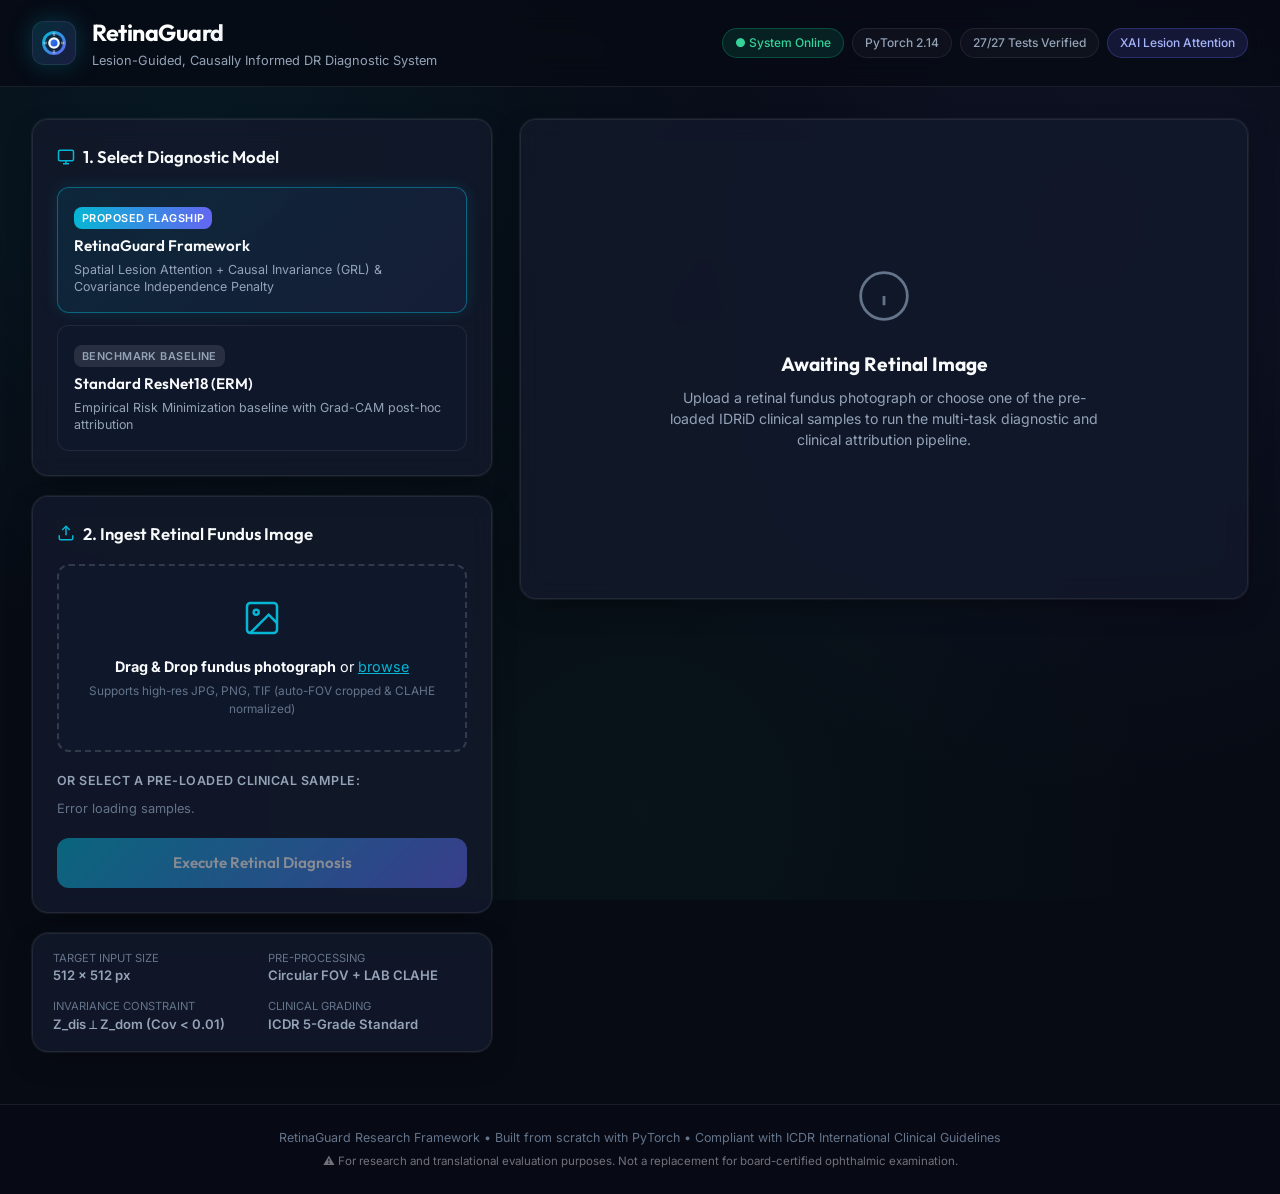
==== src/ui/static/index.html @ 67cc0b1c "feat: complete remaining deliverables with interactive web UI dashboard, Google Colab GPU notebook, " ====
<!DOCTYPE html>
<html lang="en">
<head>
  <meta charset="UTF-8">
  <meta name="viewport" content="width=device-width, initial-scale=1.0">
  <title>RetinaGuard — Lesion-Guided Causally Informed DR Diagnosis</title>
  <link rel="preconnect" href="https://fonts.googleapis.com">
  <link rel="preconnect" href="https://fonts.gstatic.com" crossorigin>
  <link href="https://fonts.googleapis.com/css2?family=Inter:wght@300;400;500;600;700&family=Outfit:wght@400;500;600;700;800&display=swap" rel="stylesheet">
  <link rel="stylesheet" href="style.css">
</head>
<body>
  <!-- Top Navigation Bar -->
  <header class="app-header">
    <div class="header-container">
      <div class="brand">
        <div class="logo-orb">
          <svg viewBox="0 0 24 24" fill="none" stroke="currentColor" stroke-width="2">
            <circle cx="12" cy="12" r="9" stroke="url(#iris-grad)" stroke-width="2.5"/>
            <circle cx="12" cy="12" r="4" fill="url(#pupil-grad)"/>
            <path d="M12 3v3M12 18v3M3 12h3M18 12h3" stroke="currentColor" stroke-opacity="0.4"/>
            <defs>
              <linearGradient id="iris-grad" x1="0%" y1="0%" x2="100%" y2="100%">
                <stop offset="0%" stop-color="#06b6d4" />
                <stop offset="100%" stop-color="#6366f1" />
              </linearGradient>
              <linearGradient id="pupil-grad" x1="0%" y1="0%" x2="100%" y2="100%">
                <stop offset="0%" stop-color="#3b82f6" />
                <stop offset="100%" stop-color="#1d4ed8" />
              </linearGradient>
            </defs>
          </svg>
        </div>
        <div>
          <h1 class="brand-title">RetinaGuard</h1>
          <p class="brand-subtitle">Lesion-Guided, Causally Informed DR Diagnostic System</p>
        </div>
      </div>

      <div class="system-pills">
        <span class="pill pill-success" id="pill-status">● System Online</span>
        <span class="pill pill-tech">PyTorch 2.14</span>
        <span class="pill pill-tech">27/27 Tests Verified</span>
        <span class="pill pill-highlight">XAI Lesion Attention</span>
      </div>
    </div>
  </header>

  <!-- Main Content Layout -->
  <main class="main-container">
    <div class="dashboard-grid">

      <!-- Left Column: Controls & Ingestion -->
      <section class="panel control-panel">
        
        <!-- Model Architecture Selector -->
        <div class="card">
          <h2 class="card-title">
            <svg class="icon" viewBox="0 0 24 24" fill="none" stroke="currentColor" stroke-width="2">
              <rect x="2" y="3" width="20" height="14" rx="2" ry="2"/>
              <line x1="8" y1="21" x2="16" y2="21"/>
              <line x1="12" y1="17" x2="12" y2="21"/>
            </svg>
            1. Select Diagnostic Model
          </h2>
          <div class="model-toggle-group">
            <label class="model-option active" id="label-retinaguard">
              <input type="radio" name="model_type" value="retinaguard" checked>
              <div class="model-info">
                <div class="model-badge">Proposed Flagship</div>
                <div class="model-name">RetinaGuard Framework</div>
                <p class="model-desc">Spatial Lesion Attention + Causal Invariance (GRL) & Covariance Independence Penalty</p>
              </div>
            </label>

            <label class="model-option" id="label-baseline">
              <input type="radio" name="model_type" value="baseline">
              <div class="model-info">
                <div class="model-badge badge-neutral">Benchmark Baseline</div>
                <div class="model-name">Standard ResNet18 (ERM)</div>
                <p class="model-desc">Empirical Risk Minimization baseline with Grad-CAM post-hoc attribution</p>
              </div>
            </label>
          </div>
        </div>

        <!-- Image Input Zone -->
        <div class="card">
          <h2 class="card-title">
            <svg class="icon" viewBox="0 0 24 24" fill="none" stroke="currentColor" stroke-width="2">
              <path d="M21 15v4a2 2 0 0 1-2 2H5a2 2 0 0 1-2-2v-4"/>
              <polyline points="17 8 12 3 7 8"/>
              <line x1="12" y1="3" x2="12" y2="15"/>
            </svg>
            2. Ingest Retinal Fundus Image
          </h2>

          <div class="dropzone" id="dropzone">
            <input type="file" id="file-input" accept="image/png,image/jpeg,image/tiff" hidden>
            <div class="dropzone-content" id="dropzone-idle">
              <svg class="upload-icon" viewBox="0 0 24 24" fill="none" stroke="currentColor" stroke-width="1.5">
                <rect x="3" y="3" width="18" height="18" rx="2" ry="2"/>
                <circle cx="8.5" cy="8.5" r="1.5"/>
                <polyline points="21 15 16 10 5 21"/>
              </svg>
              <p class="dropzone-text"><strong>Drag & Drop fundus photograph</strong> or <span class="text-link">browse</span></p>
              <span class="dropzone-sub">Supports high-res JPG, PNG, TIF (auto-FOV cropped & CLAHE normalized)</span>
            </div>
            
            <div class="dropzone-preview hidden" id="dropzone-preview">
              <img id="preview-thumbnail" src="" alt="Thumbnail">
              <div class="preview-meta">
                <span id="preview-name" class="preview-filename">image.jpg</span>
                <button type="button" class="btn-clear" id="btn-clear-image" title="Remove image">✕</button>
              </div>
            </div>
          </div>

          <!-- Quick Clinical Samples -->
          <div class="quick-samples">
            <label class="section-label">Or select a pre-loaded clinical sample:</label>
            <div class="sample-chips" id="sample-chips-container">
              <!-- Dynamically populated -->
              <div class="chip-loading">Loading clinical samples...</div>
            </div>
          </div>

          <button id="btn-diagnose" class="btn-primary" disabled>
            <span class="btn-text">Execute Retinal Diagnosis</span>
            <span class="spinner hidden" id="btn-spinner"></span>
          </button>
        </div>

        <!-- Research Specs Info -->
        <div class="card card-compact">
          <div class="specs-grid">
            <div class="spec-item">
              <span class="spec-label">Target Input Size</span>
              <span class="spec-value">512 × 512 px</span>
            </div>
            <div class="spec-item">
              <span class="spec-label">Pre-Processing</span>
              <span class="spec-value">Circular FOV + LAB CLAHE</span>
            </div>
            <div class="spec-item">
              <span class="spec-label">Invariance Constraint</span>
              <span class="spec-value">Z_dis ⟂ Z_dom (Cov &lt; 0.01)</span>
            </div>
            <div class="spec-item">
              <span class="spec-label">Clinical Grading</span>
              <span class="spec-value">ICDR 5-Grade Standard</span>
            </div>
          </div>
        </div>

      </section>

      <!-- Right Column: Diagnostic Results & Explainability -->
      <section class="panel result-panel">
        
        <!-- Placeholder Empty State -->
        <div class="card placeholder-state" id="state-empty">
          <div class="empty-graphic">
            <svg viewBox="0 0 24 24" fill="none" stroke="currentColor" stroke-width="1.2">
              <circle cx="12" cy="12" r="10"/>
              <path d="M12 16v-4M12 8h.01"/>
            </svg>
          </div>
          <h3>Awaiting Retinal Image</h3>
          <p>Upload a retinal fundus photograph or choose one of the pre-loaded IDRiD clinical samples to run the multi-task diagnostic and clinical attribution pipeline.</p>
        </div>

        <!-- Populated Results Card -->
        <div class="results-container hidden" id="state-results">
          
          <!-- Primary Diagnosis Banner -->
          <div class="card result-card" id="card-diagnosis">
            <div class="diagnosis-header">
              <div class="diagnosis-badge-wrap">
                <span class="dr-grade-number" id="res-grade-num">Grade 0</span>
                <span class="dr-severity-tag" id="res-severity-tag">No DR</span>
              </div>
              <div class="referable-badge" id="res-referable-badge">
                <span class="badge-dot"></span>
                <span id="res-referable-text">Non-Referable DR</span>
              </div>
            </div>

            <h3 class="icdr-heading" id="res-icdr-desc">No apparent diabetic retinopathy</h3>
            <p class="clinical-rec" id="res-clinical-rec">Annual clinical retinal screening recommended.</p>

            <!-- Confidence Bar -->
            <div class="confidence-summary">
              <div class="conf-header">
                <span>Model Diagnostic Confidence:</span>
                <strong id="res-confidence-pct">92.4%</strong>
              </div>
              <div class="progress-track">
                <div class="progress-fill" id="res-confidence-fill" style="width: 92.4%;"></div>
              </div>
            </div>

            <!-- Grade Probabilities Distribution -->
            <div class="prob-distribution">
              <span class="section-label">Posterior Probability Distribution Across DR Severities:</span>
              <div class="prob-bars" id="prob-bars-container">
                <!-- Dynamically rendered -->
              </div>
            </div>
          </div>

          <!-- Multi-Panel Explainability & Attribution Gallery -->
          <div class="card">
            <div class="gallery-header">
              <h2 class="card-title">
                <svg class="icon" viewBox="0 0 24 24" fill="none" stroke="currentColor" stroke-width="2">
                  <polygon points="12 2 2 7 12 12 22 7 12 2"/>
                  <polyline points="2 17 12 22 22 17"/>
                  <polyline points="2 12 12 17 22 12"/>
                </svg>
                Explainable AI (XAI) Attribution Gallery
              </h2>
              <span class="gallery-mode-badge" id="res-xai-mode">Lesion Attention</span>
            </div>

            <div class="xai-grid">
              <!-- Panel 1: Raw Image -->
              <div class="xai-panel">
                <div class="panel-header">
                  <span class="panel-idx">1</span>
                  <span class="panel-name">Raw Fundus Input</span>
                </div>
                <div class="img-wrapper">
                  <img id="img-raw" src="" alt="Raw Fundus">
                </div>
                <span class="panel-caption">Original camera acquisition</span>
              </div>

              <!-- Panel 2: Preprocessed FOV & CLAHE -->
              <div class="xai-panel">
                <div class="panel-header">
                  <span class="panel-idx">2</span>
                  <span class="panel-name">FOV + LAB CLAHE</span>
                </div>
                <div class="img-wrapper">
                  <img id="img-prep" src="" alt="Preprocessed">
                </div>
                <span class="panel-caption">Circular crop, standardized 512x512</span>
              </div>

              <!-- Panel 3: Saliency / Attention Heatmap -->
              <div class="xai-panel">
                <div class="panel-header">
                  <span class="panel-idx">3</span>
                  <span class="panel-name">Diagnostic Heatmap</span>
                </div>
                <div class="img-wrapper">
                  <img id="img-heatmap" src="" alt="Heatmap">
                </div>
                <span class="panel-caption" id="caption-heatmap">Spatial lesion attention activations</span>
              </div>

              <!-- Panel 4: Clinical Overlay -->
              <div class="xai-panel highlight-panel">
                <div class="panel-header">
                  <span class="panel-idx">4</span>
                  <span class="panel-name">Clinical Attribution Overlay</span>
                </div>
                <div class="img-wrapper">
                  <img id="img-overlay" src="" alt="Attribution Overlay">
                </div>
                <span class="panel-caption">Localized microaneurysms & exudates</span>
              </div>
            </div>

            <div class="clinical-note">
              <strong>Clinical Trustworthiness Verification:</strong>
              RetinaGuard separates disease-induced microvascular damage from camera illumination, color casts, and hospital artifacts through causally disentangled representation learning ($Z_{dis} \perp Z_{dom}$).
            </div>
          </div>

        </div>

      </section>

    </div>
  </main>

  <footer class="app-footer">
    <div class="footer-container">
      <p>RetinaGuard Research Framework • Built from scratch with PyTorch • Compliant with ICDR International Clinical Guidelines</p>
      <p class="disclaimer">⚠️ For research and translational evaluation purposes. Not a replacement for board-certified ophthalmic examination.</p>
    </div>
  </footer>

  <script src="app.js"></script>
</body>
</html>
---- src/ui/static/style.css ----
/* RetinaGuard — Modern Medical AI Design System */

:root {
  --bg-primary: #070b14;
  --bg-card: rgba(18, 25, 43, 0.85);
  --bg-card-hover: rgba(24, 34, 58, 0.95);
  --bg-elevated: #1a243c;
  --bg-input: #0f172a;

  --border-subtle: rgba(255, 255, 255, 0.08);
  --border-active: rgba(6, 182, 212, 0.45);
  --border-highlight: rgba(99, 102, 241, 0.5);

  --text-primary: #f8fafc;
  --text-secondary: #94a3b8;
  --text-muted: #64748b;

  --accent-cyan: #06b6d4;
  --accent-indigo: #6366f1;
  --accent-emerald: #10b981;
  --accent-amber: #f59e0b;
  --accent-rose: #ef4444;

  --font-heading: 'Outfit', -apple-system, sans-serif;
  --font-body: 'Inter', -apple-system, sans-serif;

  --radius-sm: 8px;
  --radius-md: 12px;
  --radius-lg: 16px;
  --radius-full: 9999px;

  --shadow-card: 0 10px 30px -10px rgba(0, 0, 0, 0.5), 0 0 1px 1px var(--border-subtle);
  --shadow-glow-cyan: 0 0 25px rgba(6, 182, 212, 0.25);
  --shadow-glow-rose: 0 0 25px rgba(239, 68, 68, 0.25);
  --shadow-glow-emerald: 0 0 25px rgba(16, 185, 129, 0.25);

  --transition-fast: 0.15s ease;
  --transition-normal: 0.25s cubic-bezier(0.16, 1, 0.3, 1);
}

* {
  margin: 0;
  padding: 0;
  box-sizing: border-box;
}

body {
  font-family: var(--font-body);
  background-color: var(--bg-primary);
  color: var(--text-primary);
  min-height: 100vh;
  display: flex;
  flex-direction: column;
  line-height: 1.5;
  background-image: 
    radial-gradient(circle at 15% 15%, rgba(6, 182, 212, 0.08) 0%, transparent 40%),
    radial-gradient(circle at 85% 25%, rgba(99, 102, 241, 0.08) 0%, transparent 45%),
    radial-gradient(circle at 50% 90%, rgba(16, 185, 129, 0.05) 0%, transparent 50%);
  background-attachment: fixed;
}

/* Header */
.app-header {
  border-bottom: 1px solid var(--border-subtle);
  background: rgba(7, 11, 20, 0.8);
  backdrop-filter: blur(16px);
  position: sticky;
  top: 0;
  z-index: 100;
}

.header-container {
  max-width: 1440px;
  margin: 0 auto;
  padding: 1rem 2rem;
  display: flex;
  justify-content: space-between;
  align-items: center;
}

.brand {
  display: flex;
  align-items: center;
  gap: 1rem;
}

.logo-orb {
  width: 44px;
  height: 44px;
  border-radius: var(--radius-md);
  background: linear-gradient(135deg, rgba(6, 182, 212, 0.2), rgba(99, 102, 241, 0.2));
  border: 1px solid var(--border-subtle);
  display: flex;
  align-items: center;
  justify-content: center;
  box-shadow: var(--shadow-glow-cyan);
}

.logo-orb svg {
  width: 28px;
  height: 28px;
  animation: pulse-slow 3s infinite alternate;
}

@keyframes pulse-slow {
  0% { transform: scale(0.96); opacity: 0.9; }
  100% { transform: scale(1.04); opacity: 1; }
}

.brand-title {
  font-family: var(--font-heading);
  font-size: 1.45rem;
  font-weight: 700;
  letter-spacing: -0.02em;
  background: linear-gradient(135deg, #ffffff 30%, #94a3b8 100%);
  -webkit-background-clip: text;
  -webkit-text-fill-color: transparent;
}

.brand-subtitle {
  font-size: 0.8rem;
  color: var(--text-secondary);
  font-weight: 400;
}

.system-pills {
  display: flex;
  gap: 0.5rem;
  align-items: center;
}

.pill {
  font-size: 0.75rem;
  font-weight: 500;
  padding: 0.3rem 0.75rem;
  border-radius: var(--radius-full);
  border: 1px solid var(--border-subtle);
  background: rgba(255, 255, 255, 0.03);
}

.pill-success {
  background: rgba(16, 185, 129, 0.12);
  color: #34d399;
  border-color: rgba(16, 185, 129, 0.3);
}

.pill-tech {
  color: var(--text-secondary);
}

.pill-highlight {
  background: rgba(99, 102, 241, 0.15);
  color: #a5b4fc;
  border-color: rgba(99, 102, 241, 0.3);
}

/* Main Container */
.main-container {
  max-width: 1440px;
  margin: 0 auto;
  padding: 2rem;
  flex: 1;
  width: 100%;
}

.dashboard-grid {
  display: grid;
  grid-template-columns: 460px 1fr;
  gap: 1.75rem;
  align-items: start;
}

@media (max-width: 1100px) {
  .dashboard-grid {
    grid-template-columns: 1fr;
  }
}

/* Cards */
.card {
  background: var(--bg-card);
  backdrop-filter: blur(12px);
  border: 1px solid var(--border-subtle);
  border-radius: var(--radius-lg);
  padding: 1.5rem;
  box-shadow: var(--shadow-card);
  margin-bottom: 1.25rem;
  transition: border-color var(--transition-fast);
}

.card:hover {
  border-color: rgba(255, 255, 255, 0.12);
}

.card-title {
  font-family: var(--font-heading);
  font-size: 1.05rem;
  font-weight: 600;
  color: var(--text-primary);
  margin-bottom: 1.1rem;
  display: flex;
  align-items: center;
  gap: 0.5rem;
}

.card-title .icon {
  width: 18px;
  height: 18px;
  color: var(--accent-cyan);
}

.card-compact {
  padding: 1rem 1.25rem;
}

/* Model Toggle Cards */
.model-toggle-group {
  display: flex;
  flex-direction: column;
  gap: 0.75rem;
}

.model-option {
  position: relative;
  display: flex;
  align-items: flex-start;
  padding: 1rem;
  background: var(--bg-input);
  border: 1px solid var(--border-subtle);
  border-radius: var(--radius-md);
  cursor: pointer;
  transition: all var(--transition-fast);
}

.model-option input[type="radio"] {
  position: absolute;
  opacity: 0;
}

.model-option:hover {
  background: var(--bg-elevated);
  border-color: rgba(255, 255, 255, 0.15);
}

.model-option.active {
  background: linear-gradient(135deg, rgba(6, 182, 212, 0.1), rgba(99, 102, 241, 0.08));
  border-color: var(--border-active);
  box-shadow: 0 0 15px rgba(6, 182, 212, 0.15);
}

.model-badge {
  display: inline-block;
  font-size: 0.68rem;
  font-weight: 600;
  text-transform: uppercase;
  letter-spacing: 0.04em;
  padding: 0.2rem 0.5rem;
  border-radius: var(--radius-sm);
  background: linear-gradient(90deg, #06b6d4, #6366f1);
  color: #fff;
  margin-bottom: 0.35rem;
}

.model-badge.badge-neutral {
  background: rgba(255, 255, 255, 0.1);
  color: var(--text-secondary);
}

.model-name {
  font-family: var(--font-heading);
  font-weight: 600;
  font-size: 0.95rem;
  color: var(--text-primary);
  margin-bottom: 0.2rem;
}

.model-desc {
  font-size: 0.78rem;
  color: var(--text-secondary);
  line-height: 1.4;
}

/* Dropzone */
.dropzone {
  border: 2px dashed rgba(255, 255, 255, 0.15);
  border-radius: var(--radius-md);
  background: var(--bg-input);
  padding: 2rem 1.5rem;
  text-align: center;
  cursor: pointer;
  transition: all var(--transition-fast);
  margin-bottom: 1.25rem;
}

.dropzone:hover, .dropzone.dragover {
  border-color: var(--accent-cyan);
  background: rgba(6, 182, 212, 0.04);
}

.upload-icon {
  width: 40px;
  height: 40px;
  color: var(--accent-cyan);
  margin-bottom: 0.75rem;
}

.dropzone-text {
  font-size: 0.9rem;
  color: var(--text-primary);
  margin-bottom: 0.35rem;
}

.text-link {
  color: var(--accent-cyan);
  text-decoration: underline;
}

.dropzone-sub {
  font-size: 0.74rem;
  color: var(--text-muted);
  display: block;
}

.dropzone-preview {
  display: flex;
  align-items: center;
  gap: 1rem;
  padding: 0.5rem;
  background: var(--bg-elevated);
  border-radius: var(--radius-sm);
}

.dropzone-preview img {
  width: 56px;
  height: 56px;
  object-fit: cover;
  border-radius: var(--radius-sm);
  border: 1px solid var(--border-subtle);
}

.preview-meta {
  flex: 1;
  display: flex;
  justify-content: space-between;
  align-items: center;
}

.preview-filename {
  font-size: 0.85rem;
  font-weight: 500;
  color: var(--text-primary);
  max-width: 260px;
  overflow: hidden;
  text-overflow: ellipsis;
  white-space: nowrap;
}

.btn-clear {
  background: none;
  border: none;
  color: var(--text-muted);
  font-size: 1.1rem;
  cursor: pointer;
  padding: 0.25rem 0.5rem;
}

.btn-clear:hover {
  color: var(--accent-rose);
}

/* Quick Samples */
.quick-samples {
  margin-bottom: 1.25rem;
}

.section-label {
  display: block;
  font-size: 0.78rem;
  font-weight: 600;
  color: var(--text-secondary);
  text-transform: uppercase;
  letter-spacing: 0.04em;
  margin-bottom: 0.5rem;
}

.sample-chips {
  display: flex;
  flex-direction: column;
  gap: 0.45rem;
}

.chip-loading {
  font-size: 0.8rem;
  color: var(--text-muted);
}

.sample-chip {
  display: flex;
  justify-content: space-between;
  align-items: center;
  padding: 0.55rem 0.85rem;
  background: var(--bg-input);
  border: 1px solid var(--border-subtle);
  border-radius: var(--radius-sm);
  cursor: pointer;
  transition: all var(--transition-fast);
}

.sample-chip:hover {
  background: var(--bg-elevated);
  border-color: rgba(255, 255, 255, 0.2);
}

.sample-chip.selected {
  border-color: var(--accent-cyan);
  background: rgba(6, 182, 212, 0.08);
}

.chip-left {
  display: flex;
  align-items: center;
  gap: 0.5rem;
}

.chip-dataset {
  font-size: 0.68rem;
  font-weight: 600;
  padding: 0.15rem 0.4rem;
  border-radius: 4px;
  background: rgba(255, 255, 255, 0.08);
  color: var(--text-secondary);
}

.chip-desc {
  font-size: 0.82rem;
  font-weight: 500;
  color: var(--text-primary);
}

.chip-arrow {
  color: var(--text-muted);
  font-size: 0.85rem;
}

/* Action Button */
.btn-primary {
  width: 100%;
  padding: 0.95rem 1.5rem;
  border-radius: var(--radius-md);
  border: none;
  background: linear-gradient(135deg, #06b6d4, #6366f1);
  color: #ffffff;
  font-family: var(--font-heading);
  font-size: 0.95rem;
  font-weight: 600;
  cursor: pointer;
  display: flex;
  align-items: center;
  justify-content: center;
  gap: 0.6rem;
  box-shadow: 0 4px 20px rgba(6, 182, 212, 0.3);
  transition: all var(--transition-fast);
}

.btn-primary:hover:not(:disabled) {
  transform: translateY(-1px);
  box-shadow: 0 6px 24px rgba(6, 182, 212, 0.4);
}

.btn-primary:disabled {
  opacity: 0.5;
  cursor: not-allowed;
  box-shadow: none;
}

.spinner {
  width: 18px;
  height: 18px;
  border: 2px solid rgba(255, 255, 255, 0.3);
  border-top-color: #ffffff;
  border-radius: 50%;
  animation: spin 0.8s linear infinite;
}

@keyframes spin {
  to { transform: rotate(360deg); }
}

/* Specs Grid */
.specs-grid {
  display: grid;
  grid-template-columns: repeat(2, 1fr);
  gap: 0.75rem;
}

.spec-item {
  display: flex;
  flex-direction: column;
}

.spec-label {
  font-size: 0.7rem;
  color: var(--text-muted);
  text-transform: uppercase;
}

.spec-value {
  font-size: 0.82rem;
  font-weight: 600;
  color: var(--text-secondary);
}

/* Right Panel: Results */
.placeholder-state {
  min-height: 480px;
  display: flex;
  flex-direction: column;
  align-items: center;
  justify-content: center;
  text-align: center;
  padding: 3rem 2rem;
}

.empty-graphic svg {
  width: 56px;
  height: 56px;
  color: var(--text-muted);
  margin-bottom: 1.25rem;
}

.placeholder-state h3 {
  font-family: var(--font-heading);
  font-size: 1.2rem;
  margin-bottom: 0.5rem;
}

.placeholder-state p {
  color: var(--text-secondary);
  font-size: 0.88rem;
  max-width: 440px;
}

/* Diagnosis Banner */
.result-card {
  border-left: 4px solid var(--accent-cyan);
}

.result-card.severity-normal {
  border-left-color: var(--accent-emerald);
}

.result-card.severity-mild {
  border-left-color: #60a5fa;
}

.result-card.severity-moderate {
  border-left-color: var(--accent-amber);
}

.result-card.severity-severe,
.result-card.severity-proliferative {
  border-left-color: var(--accent-rose);
}

.diagnosis-header {
  display: flex;
  justify-content: space-between;
  align-items: center;
  margin-bottom: 0.75rem;
}

.diagnosis-badge-wrap {
  display: flex;
  align-items: baseline;
  gap: 0.6rem;
}

.dr-grade-number {
  font-family: var(--font-heading);
  font-size: 1.85rem;
  font-weight: 800;
  color: var(--text-primary);
}

.dr-severity-tag {
  font-size: 0.85rem;
  font-weight: 600;
  padding: 0.25rem 0.65rem;
  border-radius: var(--radius-sm);
  background: var(--bg-elevated);
}

.referable-badge {
  display: flex;
  align-items: center;
  gap: 0.45rem;
  padding: 0.35rem 0.85rem;
  border-radius: var(--radius-full);
  font-size: 0.8rem;
  font-weight: 600;
}

.badge-dot {
  width: 8px;
  height: 8px;
  border-radius: 50%;
}

/* Non-referable State */
.referable-badge.non-referable {
  background: rgba(16, 185, 129, 0.15);
  color: #34d399;
  border: 1px solid rgba(16, 185, 129, 0.3);
}

.referable-badge.non-referable .badge-dot {
  background: var(--accent-emerald);
}

/* Referable Urgent State */
.referable-badge.is-referable {
  background: rgba(239, 68, 68, 0.15);
  color: #f87171;
  border: 1px solid rgba(239, 68, 68, 0.3);
  animation: pulse-border 2s infinite;
}

.referable-badge.is-referable .badge-dot {
  background: var(--accent-rose);
}

@keyframes pulse-border {
  0% { box-shadow: 0 0 0 0 rgba(239, 68, 68, 0.4); }
  70% { box-shadow: 0 0 0 8px rgba(239, 68, 68, 0); }
  100% { box-shadow: 0 0 0 0 rgba(239, 68, 68, 0); }
}

.icdr-heading {
  font-family: var(--font-heading);
  font-size: 1.15rem;
  font-weight: 600;
  color: #e2e8f0;
  margin-bottom: 0.35rem;
}

.clinical-rec {
  font-size: 0.88rem;
  color: var(--text-secondary);
  margin-bottom: 1.25rem;
  line-height: 1.4;
}

/* Confidence Summary */
.confidence-summary {
  background: var(--bg-input);
  padding: 0.85rem 1rem;
  border-radius: var(--radius-md);
  margin-bottom: 1.25rem;
}

.conf-header {
  display: flex;
  justify-content: space-between;
  font-size: 0.82rem;
  color: var(--text-secondary);
  margin-bottom: 0.45rem;
}

.conf-header strong {
  color: var(--text-primary);
  font-size: 0.95rem;
}

.progress-track {
  height: 6px;
  background: rgba(255, 255, 255, 0.08);
  border-radius: 3px;
  overflow: hidden;
}

.progress-fill {
  height: 100%;
  background: linear-gradient(90deg, #06b6d4, #6366f1);
  border-radius: 3px;
  transition: width 0.6s cubic-bezier(0.16, 1, 0.3, 1);
}

/* Prob Distribution Bars */
.prob-bars {
  display: flex;
  flex-direction: column;
  gap: 0.45rem;
  margin-top: 0.4rem;
}

.prob-row {
  display: grid;
  grid-template-columns: 80px 1fr 50px;
  align-items: center;
  gap: 0.75rem;
  font-size: 0.78rem;
}

.prob-name {
  color: var(--text-secondary);
  white-space: nowrap;
}

.prob-track {
  height: 5px;
  background: rgba(255, 255, 255, 0.06);
  border-radius: 3px;
  overflow: hidden;
}

.prob-val-fill {
  height: 100%;
  background: var(--accent-cyan);
  border-radius: 3px;
  transition: width 0.6s ease;
}

.prob-row.active-grade .prob-val-fill {
  background: linear-gradient(90deg, #06b6d4, #6366f1);
}

.prob-pct {
  text-align: right;
  color: var(--text-muted);
  font-variant-numeric: tabular-nums;
}

.prob-row.active-grade .prob-pct {
  color: var(--text-primary);
  font-weight: 600;
}

/* Explainability Gallery */
.gallery-header {
  display: flex;
  justify-content: space-between;
  align-items: center;
  margin-bottom: 1.1rem;
}

.gallery-header .card-title {
  margin-bottom: 0;
}

.gallery-mode-badge {
  font-size: 0.72rem;
  font-weight: 600;
  padding: 0.2rem 0.6rem;
  border-radius: var(--radius-sm);
  background: rgba(99, 102, 241, 0.2);
  color: #c7d2fe;
}

.xai-grid {
  display: grid;
  grid-template-columns: repeat(4, 1fr);
  gap: 0.85rem;
  margin-bottom: 1.25rem;
}

@media (max-width: 900px) {
  .xai-grid {
    grid-template-columns: repeat(2, 1fr);
  }
}

.xai-panel {
  background: var(--bg-input);
  border: 1px solid var(--border-subtle);
  border-radius: var(--radius-md);
  padding: 0.65rem;
  display: flex;
  flex-direction: column;
}

.xai-panel.highlight-panel {
  border-color: rgba(6, 182, 212, 0.4);
  box-shadow: 0 0 15px rgba(6, 182, 212, 0.1);
}

.panel-header {
  display: flex;
  align-items: center;
  gap: 0.4rem;
  margin-bottom: 0.45rem;
}

.panel-idx {
  width: 16px;
  height: 16px;
  border-radius: 50%;
  background: rgba(255, 255, 255, 0.1);
  font-size: 0.65rem;
  font-weight: 700;
  display: flex;
  align-items: center;
  justify-content: center;
  color: var(--text-secondary);
}

.panel-name {
  font-size: 0.75rem;
  font-weight: 600;
  color: var(--text-primary);
  white-space: nowrap;
  overflow: hidden;
  text-overflow: ellipsis;
}

.img-wrapper {
  aspect-ratio: 1;
  background: #000;
  border-radius: var(--radius-sm);
  overflow: hidden;
  display: flex;
  align-items: center;
  justify-content: center;
  margin-bottom: 0.45rem;
}

.img-wrapper img {
  width: 100%;
  height: 100%;
  object-fit: cover;
  transition: transform var(--transition-fast);
}

.img-wrapper:hover img {
  transform: scale(1.04);
}

.panel-caption {
  font-size: 0.68rem;
  color: var(--text-muted);
  line-height: 1.3;
}

.clinical-note {
  font-size: 0.78rem;
  color: var(--text-secondary);
  background: rgba(255, 255, 255, 0.03);
  border-left: 2px solid var(--accent-indigo);
  padding: 0.65rem 0.85rem;
  border-radius: 0 var(--radius-sm) var(--radius-sm) 0;
  line-height: 1.45;
}

/* Footer */
.app-footer {
  border-top: 1px solid var(--border-subtle);
  background: rgba(7, 11, 20, 0.9);
  padding: 1.5rem 2rem;
  text-align: center;
  font-size: 0.78rem;
  color: var(--text-muted);
}

.footer-container {
  max-width: 1440px;
  margin: 0 auto;
}

.disclaimer {
  margin-top: 0.35rem;
  font-size: 0.72rem;
  color: #71717a;
}

/* Utilities */
.hidden {
  display: none !important;
}
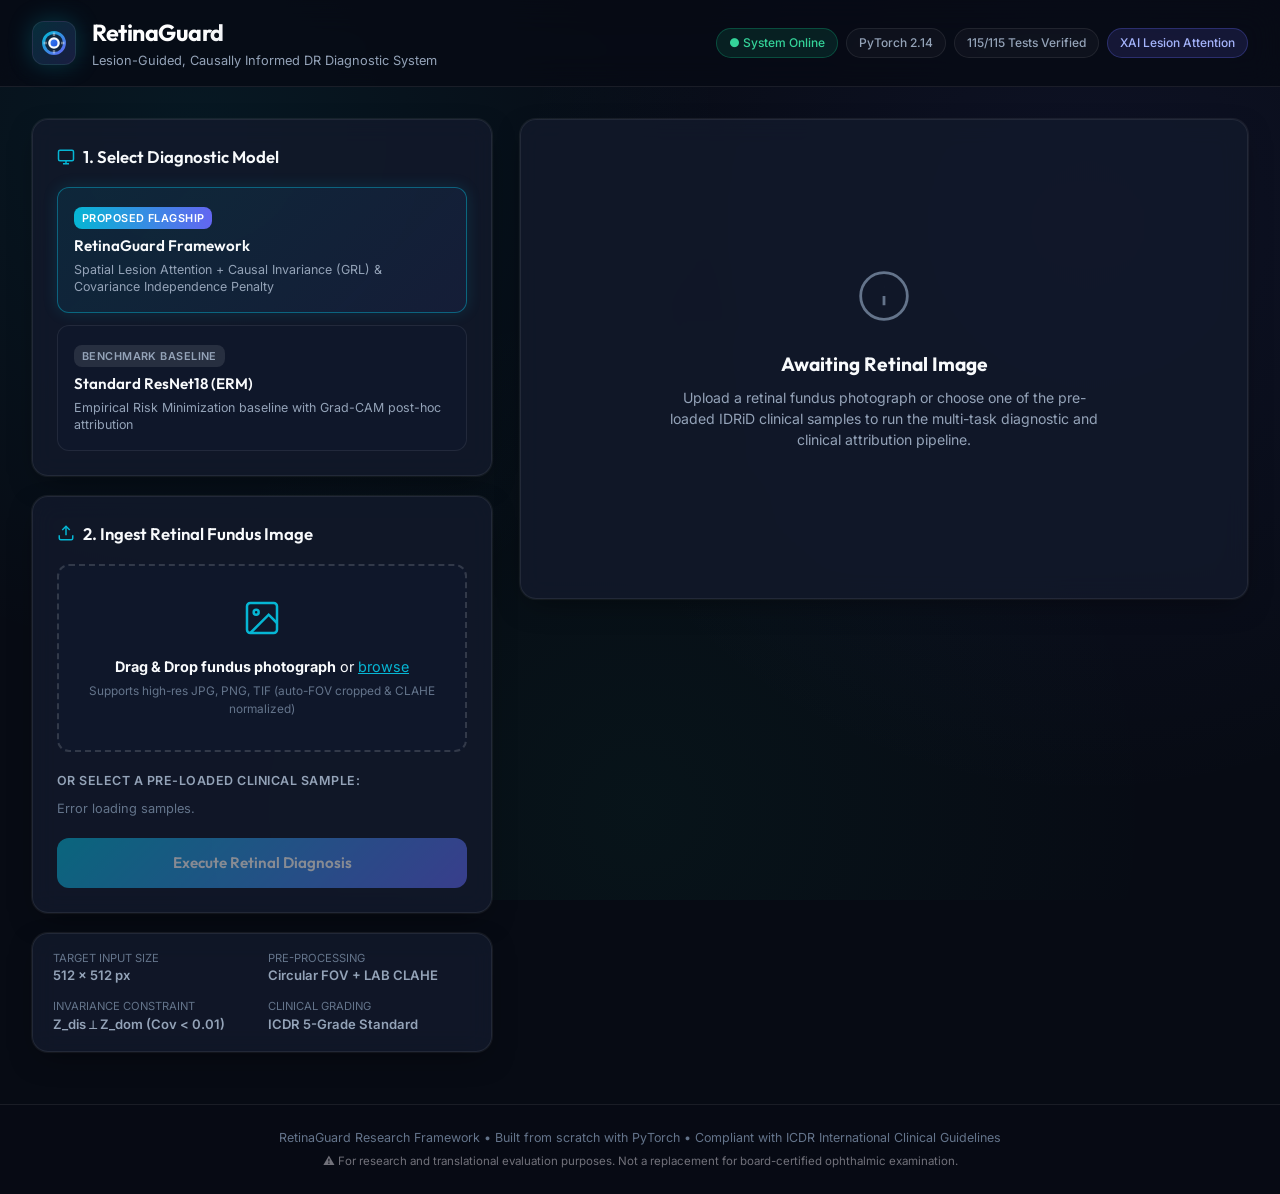
==== commit 36db5b90: "chore(pipeline): record pipeline execution outputs and update UI test pill to 115 tests" ====
--- a/src/ui/static/index.html
+++ b/src/ui/static/index.html
@@ -40,7 +40,7 @@
       <div class="system-pills">
         <span class="pill pill-success" id="pill-status">● System Online</span>
         <span class="pill pill-tech">PyTorch 2.14</span>
-        <span class="pill pill-tech">27/27 Tests Verified</span>
+        <span class="pill pill-tech">115/115 Tests Verified</span>
         <span class="pill pill-highlight">XAI Lesion Attention</span>
       </div>
     </div>
